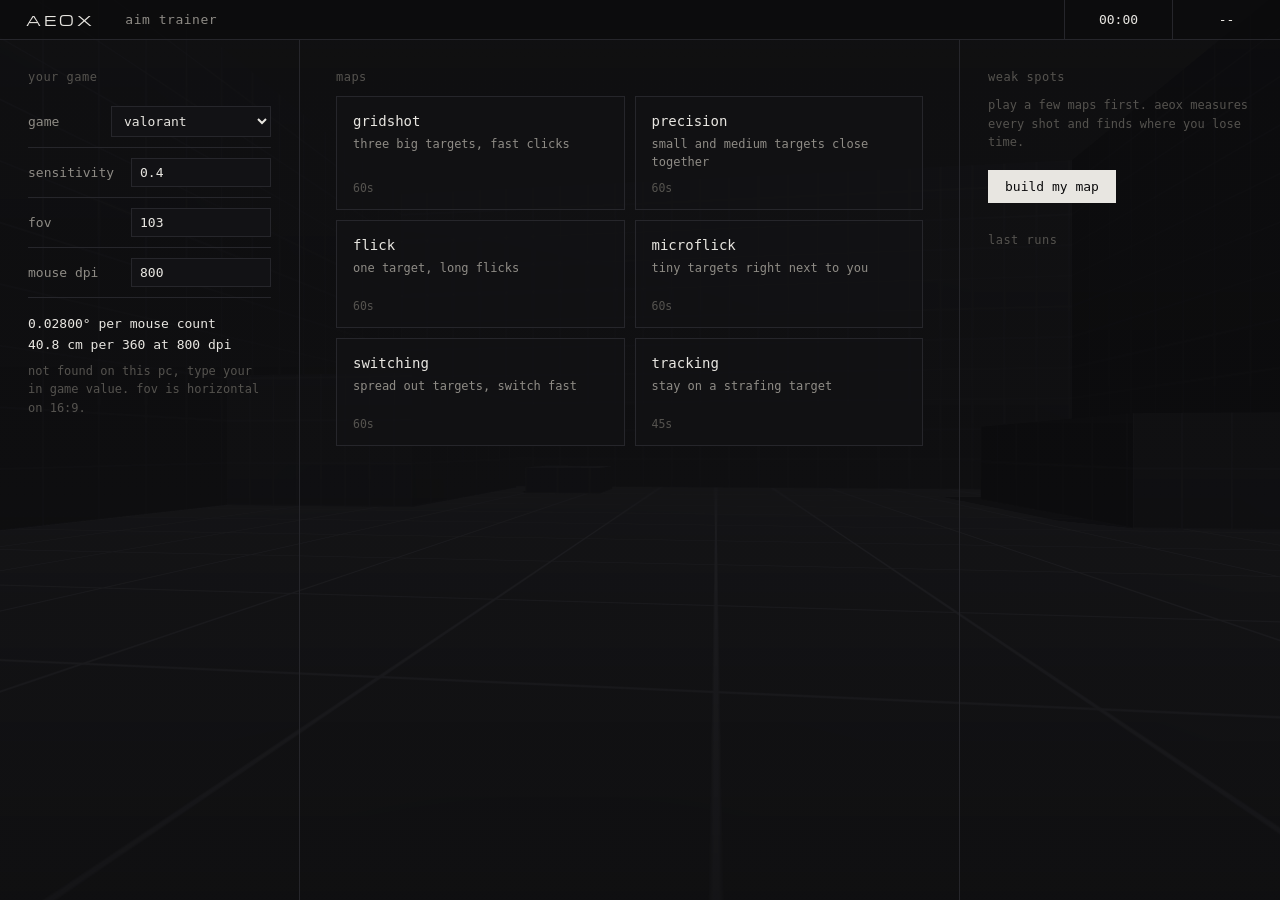
==== src/Aeox.Aim/web/index.html @ 89e9d035 "aim trainer" ====
<!doctype html>
<html lang="en">
<head>
  <meta charset="utf-8">
  <title>aeox aim</title>
  <link rel="stylesheet" href="aim.css">
  <script type="importmap">
    { "imports": { "three": "./vendor/three/build/three.module.min.js" } }
  </script>
</head>
<body>
  <canvas id="scene"></canvas>

  <header class="bar" id="bar">
    <div class="brand"><b>AEOX</b><span>aim trainer</span></div>
    <div class="stats">
      <div class="cell" id="timer">00:00</div>
      <div class="cell" id="acc">--</div>
      <div class="win">
        <button data-win="min" title="minimize">&#8211;</button>
        <button data-win="max" title="maximize">&#9633;</button>
        <button data-win="close" title="close">&#10005;</button>
      </div>
    </div>
  </header>

  <div class="crosshair" id="crosshair"><i></i><i></i><i></i><i></i></div>
  <p class="corner left" id="mapLabel"></p>
  <p class="corner right" id="hint">esc pause</p>

  <section class="menu" id="menu">
    <div class="col">
      <p class="label">your game</p>
      <div class="field">
        <span>game</span>
        <select id="game"></select>
      </div>
      <div class="field">
        <span id="sensLabel">sensitivity</span>
        <input id="sens" type="text" inputmode="decimal" spellcheck="false">
      </div>
      <div class="field" id="cmRow">
        <span>cm / 360</span>
        <input id="cm360" type="text" inputmode="decimal" spellcheck="false">
      </div>
      <div class="field">
        <span>fov</span>
        <input id="fov" type="text" inputmode="decimal" spellcheck="false">
      </div>
      <div class="field">
        <span>mouse dpi</span>
        <input id="dpi" type="text" inputmode="decimal" spellcheck="false">
      </div>
      <p class="readout" id="readout"></p>
      <p class="note" id="source"></p>
    </div>

    <div class="col wide">
      <p class="label">maps</p>
      <div class="maps" id="maps"></div>
      <p class="label" id="myLabel">my maps</p>
      <div class="maps" id="myMaps"></div>
    </div>

    <div class="col">
      <p class="label">weak spots</p>
      <div id="weak"></div>
      <button class="primary" id="build">build my map</button>
      <p class="note" id="buildNote"></p>
      <p class="label gap">last runs</p>
      <ul class="runs" id="runs"></ul>
    </div>
  </section>

  <section class="sheet" id="builder" hidden>
    <div class="sheet-body">
      <p class="label">map builder</p>
      <input id="mapName" class="name" maxlength="40">
      <div class="grid2" id="builderFields"></div>
      <div class="row">
        <button class="primary" id="saveMap">save and play</button>
        <button id="deleteMap">delete</button>
        <button id="closeBuilder">cancel</button>
      </div>
    </div>
  </section>

  <section class="sheet" id="gate" hidden>
    <div class="sheet-body center">
      <p class="big" id="gateTitle"></p>
      <p class="note" id="gateNote">click to start. your mouse is captured until you press esc.</p>
    </div>
  </section>

  <section class="sheet" id="pause" hidden>
    <div class="sheet-body center">
      <p class="big">paused</p>
      <div class="row">
        <button class="primary" id="resume">resume</button>
        <button id="restart">restart</button>
        <button id="quit">menu</button>
      </div>
    </div>
  </section>

  <section class="sheet" id="results" hidden>
    <div class="sheet-body">
      <p class="label" id="resMap"></p>
      <p class="score" id="resScore"></p>
      <div class="kv" id="resStats"></div>
      <div id="resWeak"></div>
      <div class="row">
        <button class="primary" id="again">again</button>
        <button id="trainWeak">train weak spots</button>
        <button id="toMenu">menu</button>
      </div>
    </div>
  </section>

  <script type="module" src="aim.js"></script>
</body>
</html>
---- src/Aeox.Aim/web/aim.css ----
@font-face { font-family: "Michroma"; src: url("fonts/Michroma-Regular.ttf"); }

:root {
  --bg: #0b0b0c;
  --panel: #0f0f11;
  --ink: #e8e6e1;
  --dim: #8f8c86;
  --faint: #55534f;
  --rule: #26262b;
  --accent: #8f86ff;
  --warn: #f2c46b;
  --good: #9be38f;
  --mono: "Cascadia Mono", Consolas, monospace;
}

* { box-sizing: border-box; }
[hidden] { display: none !important; }

html, body {
  margin: 0;
  height: 100%;
  overflow: hidden;
  background: var(--bg);
  color: var(--ink);
  font-family: var(--mono);
  font-size: 13px;
  user-select: none;
}

#scene { position: absolute; inset: 0; width: 100%; height: 100%; display: block; }

.bar {
  position: absolute;
  top: 0; left: 0; right: 0;
  height: 40px;
  display: flex;
  justify-content: space-between;
  align-items: stretch;
  background: rgba(11, 11, 12, 0.92);
  border-bottom: 1px solid var(--rule);
  z-index: 5;
}

.brand { display: flex; align-items: center; gap: 30px; padding-left: 26px; }
.brand b { font-family: "Michroma", sans-serif; font-weight: normal; letter-spacing: 0.22em; font-size: 14px; }
.brand span { color: var(--dim); letter-spacing: 0.04em; }

.stats { display: flex; align-items: stretch; }
.cell { display: flex; align-items: center; padding: 0 30px; border-left: 1px solid var(--rule); min-width: 108px; justify-content: center; }
.win { display: flex; border-left: 1px solid var(--rule); }
.win button { width: 46px; border: 0; background: transparent; color: var(--faint); font-size: 13px; cursor: pointer; }
.win button:hover { color: var(--ink); background: #18181b; }
.win button[data-win="close"]:hover { background: #c4352b; color: #fff; }
body.playing .win { display: none; }

.crosshair { position: absolute; left: 50%; top: 50%; width: 0; height: 0; z-index: 4; display: none; }
body.playing .crosshair { display: block; }
.crosshair i { position: absolute; background: rgba(255, 255, 255, 0.86); }
.crosshair i:nth-child(1) { width: 1px; height: 8px; left: 0; top: -14px; }
.crosshair i:nth-child(2) { width: 1px; height: 8px; left: 0; top: 6px; }
.crosshair i:nth-child(3) { width: 8px; height: 1px; left: -14px; top: 0; }
.crosshair i:nth-child(4) { width: 8px; height: 1px; left: 6px; top: 0; }

.corner { position: absolute; bottom: 18px; margin: 0; color: var(--dim); letter-spacing: 0.06em; z-index: 4; }
.corner.left { left: 26px; }
.corner.right { right: 26px; }
body:not(.playing) .corner { display: none; }

.menu {
  position: absolute;
  inset: 40px 0 0 0;
  display: grid;
  grid-template-columns: 300px 1fr 320px;
  gap: 0;
  background: linear-gradient(rgba(11, 11, 12, 0.72), rgba(11, 11, 12, 0.9));
  z-index: 3;
}
body.playing .menu { display: none; }

.col { padding: 30px 28px; border-right: 1px solid var(--rule); overflow-y: auto; }
.col:last-child { border-right: 0; }
.col.wide { padding: 30px 36px; }

.label { color: var(--faint); font-size: 12px; margin: 0 0 12px; letter-spacing: 0.04em; }
.label.gap { margin-top: 30px; }

.field { display: flex; justify-content: space-between; align-items: center; padding: 10px 0; border-bottom: 1px solid var(--rule); }
.field span { color: var(--dim); }
.field input, .field select, .name {
  width: 140px;
  background: #121215;
  border: 1px solid var(--rule);
  color: var(--ink);
  font: inherit;
  padding: 6px 8px;
  outline: none;
}
.field input:focus, .field select:focus, .name:focus { border-color: var(--accent); }
.field select { width: 160px; }

.readout { margin: 16px 0 6px; line-height: 1.6; }
.note { color: var(--faint); font-size: 12px; line-height: 1.55; margin: 6px 0 0; }

.maps { display: grid; grid-template-columns: repeat(auto-fill, minmax(190px, 1fr)); gap: 10px; margin-bottom: 26px; }
.map {
  border: 1px solid var(--rule);
  background: rgba(18, 18, 21, 0.8);
  padding: 16px 16px 14px;
  cursor: pointer;
  min-height: 108px;
  display: flex;
  flex-direction: column;
  justify-content: space-between;
}
.map:hover { border-color: #3a3a42; background: rgba(24, 24, 28, 0.9); }
.map b { font-weight: normal; font-size: 14px; }
.map p { margin: 6px 0 0; color: var(--dim); font-size: 12px; line-height: 1.5; }
.map small { color: var(--faint); font-size: 11.5px; margin-top: 10px; display: flex; justify-content: space-between; }
.map.mine b::before { content: "*  "; color: var(--accent); }
.map .edit { color: var(--faint); }
.map .edit:hover { color: var(--accent); }

.weak-row { padding: 10px 0; border-bottom: 1px solid var(--rule); }
.weak-row b { font-weight: normal; }
.weak-row p { margin: 4px 0 6px; color: var(--dim); font-size: 12px; }
.meter { height: 3px; background: #1d1d21; position: relative; }
.meter i { position: absolute; left: 0; top: 0; bottom: 0; background: var(--warn); }
.meter.ok i { background: var(--good); }

button {
  font: inherit;
  color: var(--ink);
  background: transparent;
  border: 1px solid #34343b;
  padding: 8px 16px;
  cursor: pointer;
}
button:hover { border-color: var(--dim); }
button.primary { background: var(--ink); color: #0b0b0c; border-color: var(--ink); }
button.primary:hover { background: #fff; }
#build { margin-top: 18px; }

.runs { list-style: none; padding: 0; margin: 0; }
.runs li { display: flex; justify-content: space-between; padding: 7px 0; border-bottom: 1px solid var(--rule); color: var(--dim); font-size: 12px; }
.runs li b { color: var(--ink); font-weight: normal; }

.sheet { position: absolute; inset: 40px 0 0 0; display: grid; place-items: center; background: rgba(8, 8, 9, 0.8); z-index: 6; }
.sheet[hidden] { display: none; }
.sheet-body { width: 560px; max-height: 86%; overflow-y: auto; background: var(--panel); border: 1px solid var(--rule); padding: 30px 34px; }
.sheet-body.center { text-align: center; }
.big { font-size: 22px; margin: 0 0 8px; }
.score { font-size: 46px; margin: 4px 0 18px; font-family: "Michroma", sans-serif; letter-spacing: 0.04em; }
.row { display: flex; gap: 10px; margin-top: 24px; justify-content: flex-start; }
.center .row { justify-content: center; }
.kv { display: grid; grid-template-columns: 1fr 1fr; gap: 0 26px; margin-bottom: 16px; }
.kv div { display: flex; justify-content: space-between; padding: 8px 0; border-bottom: 1px solid var(--rule); }
.kv span { color: var(--dim); }

.name { width: 100%; margin-bottom: 16px; font-size: 15px; padding: 9px 10px; }
.grid2 { display: grid; grid-template-columns: 1fr 1fr; gap: 4px 26px; }
.slider { padding: 8px 0; }
.slider div { display: flex; justify-content: space-between; color: var(--dim); font-size: 12px; margin-bottom: 4px; }
.slider div b { color: var(--ink); font-weight: normal; }
.slider input { width: 100%; accent-color: var(--accent); }
.group { grid-column: 1 / -1; color: var(--faint); font-size: 12px; margin: 14px 0 0; }
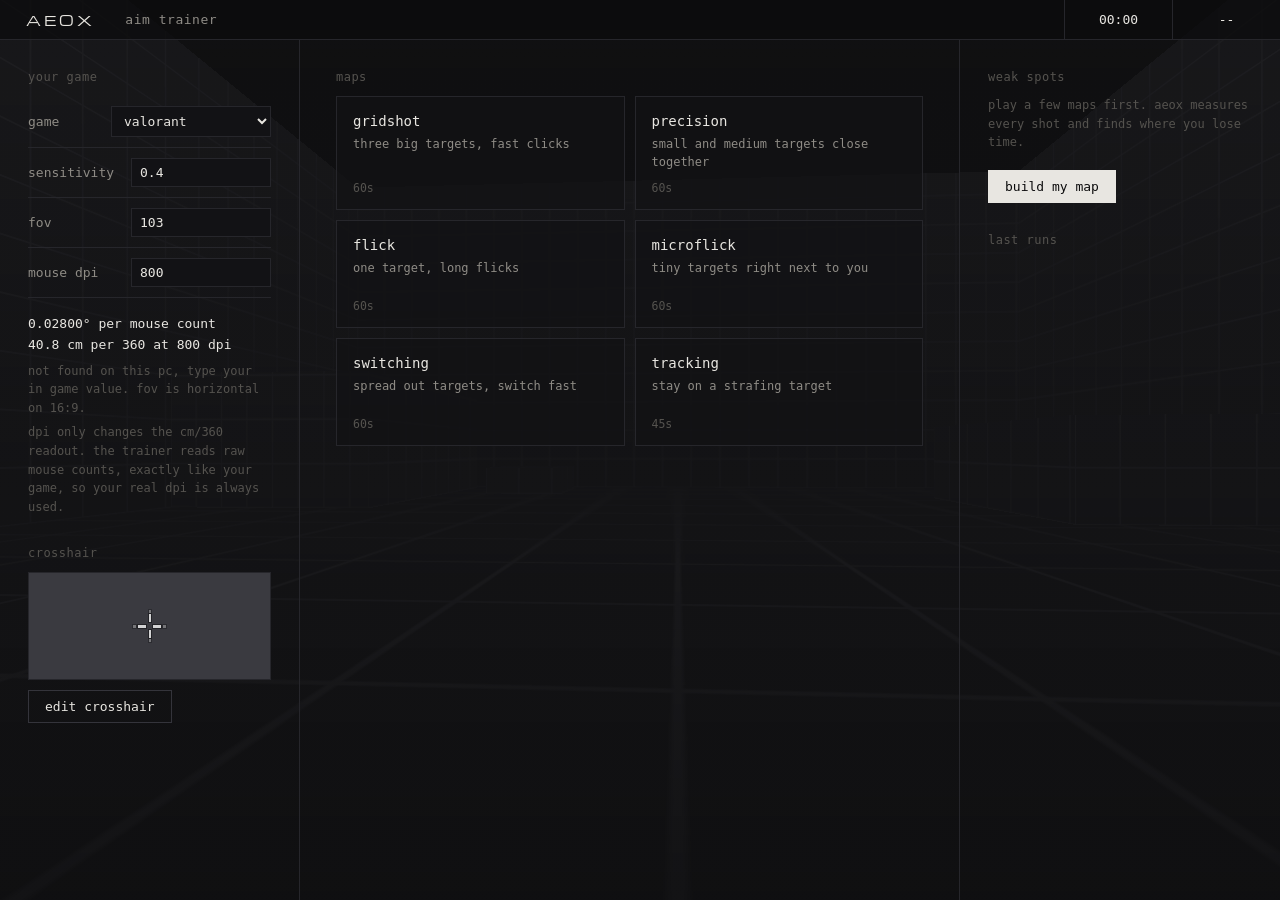
==== commit 7105b70f: "crosshair maker and sens picker" ====
--- a/src/Aeox.Aim/web/index.html
+++ b/src/Aeox.Aim/web/index.html
@@ -24,7 +24,7 @@
     </div>
   </header>
 
-  <div class="crosshair" id="crosshair"><i></i><i></i><i></i><i></i></div>
+  <canvas id="xhair"></canvas>
   <p class="corner left" id="mapLabel"></p>
   <p class="corner right" id="hint">esc pause</p>
 
@@ -39,6 +39,7 @@
         <span id="sensLabel">sensitivity</span>
         <input id="sens" type="text" inputmode="decimal" spellcheck="false">
       </div>
+      <div class="found" id="found"></div>
       <div class="field" id="cmRow">
         <span>cm / 360</span>
         <input id="cm360" type="text" inputmode="decimal" spellcheck="false">
@@ -53,6 +54,10 @@
       </div>
       <p class="readout" id="readout"></p>
       <p class="note" id="source"></p>
+      <p class="note">dpi only changes the cm/360 readout. the trainer reads raw mouse counts, exactly like your game, so your real dpi is always used.</p>
+      <p class="label gap">crosshair</p>
+      <canvas class="xprev" id="xprevSmall" width="252" height="110"></canvas>
+      <button id="editXhair">edit crosshair</button>
     </div>
 
     <div class="col wide">
@@ -85,6 +90,25 @@
     </div>
   </section>
 
+  <section class="sheet" id="xsheet" hidden>
+    <div class="sheet-body wide">
+      <p class="label">crosshair</p>
+      <canvas class="xprev big" id="xprevBig" width="660" height="220"></canvas>
+      <div class="grid2" id="xFields"></div>
+      <p class="group">valorant crosshair code</p>
+      <div class="coderow">
+        <input id="xcode" class="name" spellcheck="false" placeholder="paste a code like 0;P;c;5;h;0;0l;4;0o;2;0a;1;1b;0">
+        <button id="ximport">import</button>
+        <button id="xexport">copy my code</button>
+      </div>
+      <p class="note" id="xnote"></p>
+      <div class="row">
+        <button class="primary" id="xdone">done</button>
+        <button id="xreset">reset</button>
+      </div>
+    </div>
+  </section>
+
   <section class="sheet" id="gate" hidden>
     <div class="sheet-body center">
       <p class="big" id="gateTitle"></p>
@@ -95,6 +119,11 @@
   <section class="sheet" id="pause" hidden>
     <div class="sheet-body center">
       <p class="big">paused</p>
+      <div class="quick">
+        <label><span>sensitivity</span><input id="psens" type="text" inputmode="decimal" spellcheck="false"></label>
+        <label><span>dpi</span><input id="pdpi" type="text" inputmode="decimal" spellcheck="false"></label>
+        <button id="pxhair">crosshair</button>
+      </div>
       <div class="row">
         <button class="primary" id="resume">resume</button>
         <button id="restart">restart</button>
--- a/src/Aeox.Aim/web/aim.css
+++ b/src/Aeox.Aim/web/aim.css
@@ -53,13 +53,25 @@
 .win button[data-win="close"]:hover { background: #c4352b; color: #fff; }
 body.playing .win { display: none; }
 
-.crosshair { position: absolute; left: 50%; top: 50%; width: 0; height: 0; z-index: 4; display: none; }
-body.playing .crosshair { display: block; }
-.crosshair i { position: absolute; background: rgba(255, 255, 255, 0.86); }
-.crosshair i:nth-child(1) { width: 1px; height: 8px; left: 0; top: -14px; }
-.crosshair i:nth-child(2) { width: 1px; height: 8px; left: 0; top: 6px; }
-.crosshair i:nth-child(3) { width: 8px; height: 1px; left: -14px; top: 0; }
-.crosshair i:nth-child(4) { width: 8px; height: 1px; left: 6px; top: 0; }
+#xhair { position: absolute; inset: 0; width: 100%; height: 100%; z-index: 4; pointer-events: none; display: none; }
+body.playing #xhair { display: block; }
+.xprev { display: block; width: 100%; height: auto; background: #3a3a40; border: 1px solid var(--rule); margin-bottom: 10px; image-rendering: pixelated; }
+.xprev.big { margin: 6px 0 14px; }
+.sheet-body.wide { width: 720px; }
+.found { display: flex; flex-wrap: wrap; gap: 6px; padding: 10px 0 2px; }
+.found:empty { display: none; }
+.chip { padding: 5px 9px; font-size: 11.5px; color: var(--dim); }
+.chip.on { border-color: var(--accent); color: var(--ink); }
+.quick { display: flex; gap: 14px; justify-content: center; align-items: end; margin: 18px 0 6px; }
+.quick label { display: flex; flex-direction: column; gap: 6px; text-align: left; color: var(--dim); font-size: 12px; }
+.quick input { width: 110px; background: #121215; border: 1px solid var(--rule); color: var(--ink); font: inherit; padding: 6px 8px; outline: none; }
+.coderow { display: flex; gap: 8px; align-items: stretch; }
+.coderow .name { margin: 0; font-size: 12.5px; }
+.swatches { display: flex; gap: 6px; flex-wrap: wrap; align-items: center; }
+.swatch { width: 22px; height: 22px; padding: 0; border: 1px solid #34343b; }
+.swatch.on { outline: 2px solid var(--ink); outline-offset: 1px; }
+.toggle { display: flex; align-items: center; justify-content: space-between; padding: 8px 0; color: var(--dim); font-size: 12px; }
+.toggle input { accent-color: var(--accent); width: 16px; height: 16px; }
 
 .corner { position: absolute; bottom: 18px; margin: 0; color: var(--dim); letter-spacing: 0.06em; z-index: 4; }
 .corner.left { left: 26px; }
